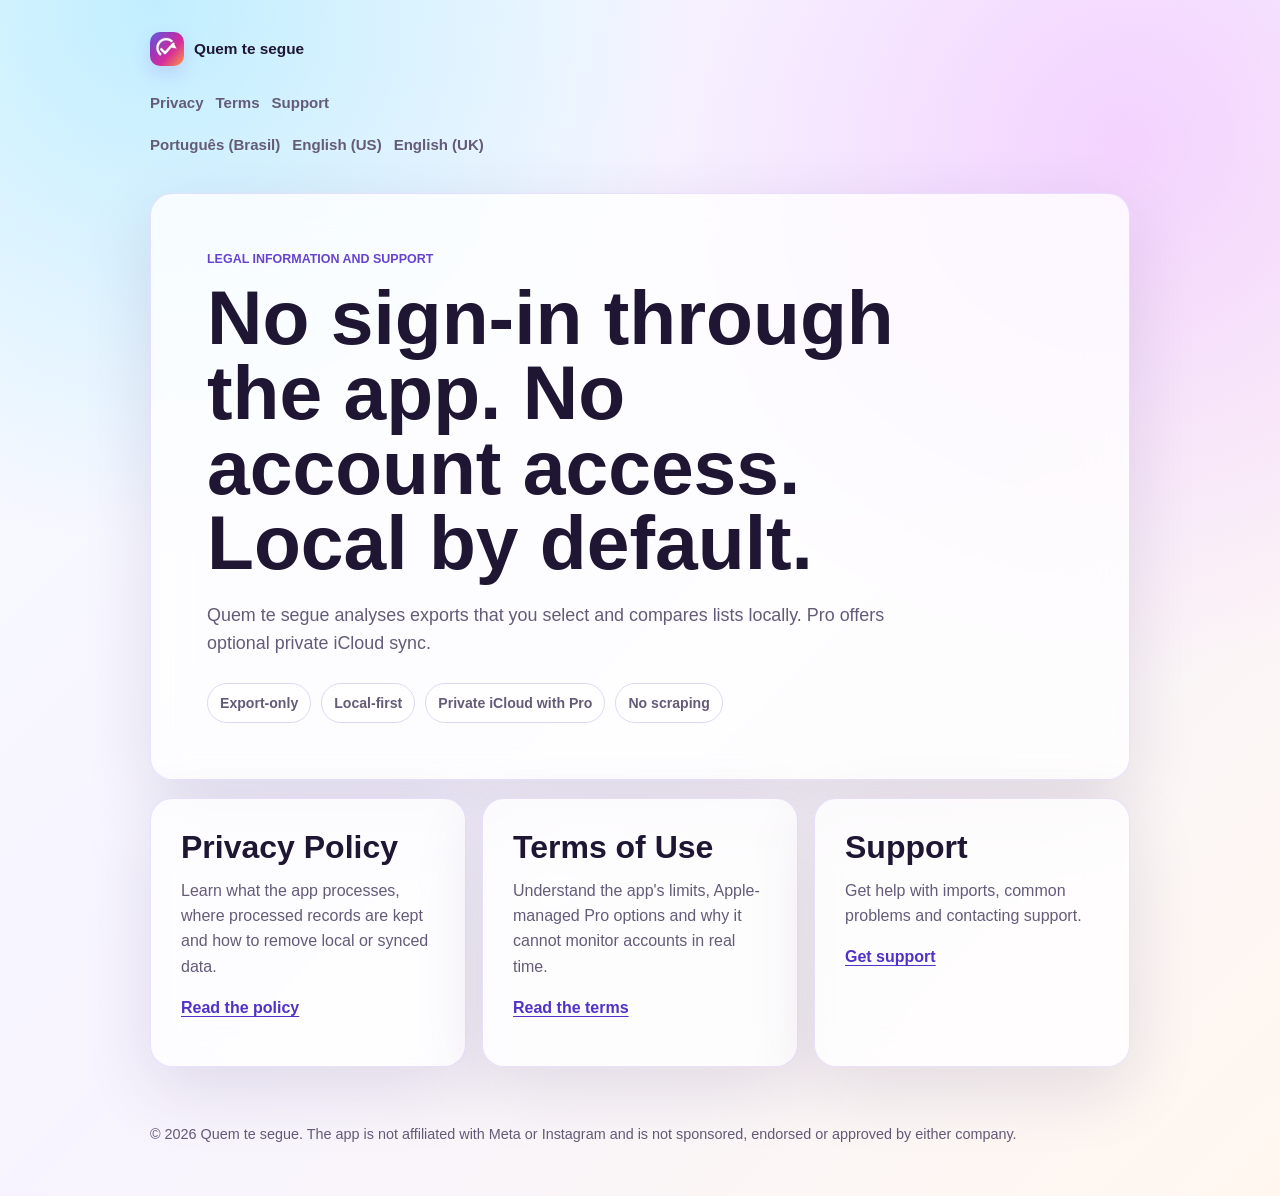
==== en-gb/index.html @ a1852755 "feat: publish English legal pages" ====
<!doctype html>
<html lang="en-GB">
<head>
  <meta charset="utf-8">
  <meta name="viewport" content="width=device-width, initial-scale=1">
  <title>Quem te segue | Legal information and support</title>
  <meta name="description" content="Privacy, terms and support information for Quem te segue.">
  <link rel="canonical" href="https://nogueirathiago.github.io/quem-te-segue-legal/en-gb/">
  <link rel="alternate" hreflang="pt-BR" href="https://nogueirathiago.github.io/quem-te-segue-legal/">
  <link rel="alternate" hreflang="en-US" href="https://nogueirathiago.github.io/quem-te-segue-legal/en-us/">
  <link rel="alternate" hreflang="en-GB" href="https://nogueirathiago.github.io/quem-te-segue-legal/en-gb/">
  <link rel="alternate" hreflang="x-default" href="https://nogueirathiago.github.io/quem-te-segue-legal/">
  <link rel="stylesheet" href="../styles.css">
</head>
<body>
  <a class="skip-link" href="#content">Skip to content</a>
  <header class="site-header">
    <a class="brand" href="index.html" aria-label="Quem te segue">
      <img class="brand-mark" src="../brand-logo.png" alt="" width="34" height="34">
      <span>Quem te segue</span>
    </a>
    <nav aria-label="Legal navigation"><a href="privacy.html">Privacy</a><a href="terms.html">Terms</a><a href="support.html">Support</a></nav>
    <nav class="language-switcher" aria-label="Language">
      <a href="../index.html" lang="pt-BR" hreflang="pt-BR">Português (Brasil)</a>
      <a href="../en-us/index.html" lang="en-US" hreflang="en-US">English (US)</a>
      <a href="index.html" lang="en-GB" hreflang="en-GB" aria-current="page">English (UK)</a>
    </nav>
  </header>

  <main id="content">
    <section class="hero">
      <p class="eyebrow">Legal information and support</p>
      <h1>No sign-in through the app. No account access. Local by default.</h1>
      <p class="lead">Quem te segue analyses exports that you select and compares lists locally. Pro offers optional private iCloud sync.</p>
      <div class="pill-row" aria-label="Privacy summary"><span class="pill">Export-only</span><span class="pill">Local-first</span><span class="pill">Private iCloud with Pro</span><span class="pill">No scraping</span></div>
    </section>
    <section class="grid section" aria-label="Main links">
      <article class="card"><h2>Privacy Policy</h2><p>Learn what the app processes, where processed records are kept and how to remove local or synced data.</p><p><a href="privacy.html">Read the policy</a></p></article>
      <article class="card"><h2>Terms of Use</h2><p>Understand the app's limits, Apple-managed Pro options and why it cannot monitor accounts in real time.</p><p><a href="terms.html">Read the terms</a></p></article>
      <article class="card"><h2>Support</h2><p>Get help with imports, common problems and contacting support.</p><p><a href="support.html">Get support</a></p></article>
    </section>
  </main>
  <footer class="site-footer"><p>© 2026 Quem te segue. The app is not affiliated with Meta or Instagram and is not sponsored, endorsed or approved by either company.</p></footer>
</body>
</html>
---- styles.css ----
:root {
  color-scheme: light;
  --paper: #f7f4ff;
  --surface: #ffffff;
  --ink: #1e1633;
  --muted: #645b78;
  --line: #ded7f2;
  --cyan: #12c8ff;
  --violet: #7c4dff;
  --magenta: #e13cff;
  --orange: #ff9a3c;
}

* {
  box-sizing: border-box;
}

body {
  margin: 0;
  font-family: -apple-system, BlinkMacSystemFont, "SF Pro Text", "Segoe UI", sans-serif;
  background:
    radial-gradient(circle at 12% 0%, rgba(18, 200, 255, 0.24), transparent 34rem),
    radial-gradient(circle at 88% 12%, rgba(225, 60, 255, 0.18), transparent 34rem),
    linear-gradient(135deg, #f8fbff 0%, var(--paper) 48%, #fff7ef 100%);
  color: var(--ink);
  line-height: 1.58;
  overflow-x: hidden;
  -webkit-tap-highlight-color: rgba(124, 77, 255, 0.18);
}

a {
  color: #5131c8;
  font-weight: 700;
  text-decoration-thickness: 0.08em;
  text-underline-offset: 0.16em;
  touch-action: manipulation;
}

a:hover {
  color: #2f1c90;
}

a:focus-visible {
  outline: 3px solid rgba(18, 200, 255, 0.95);
  outline-offset: 4px;
  border-radius: 8px;
}

.skip-link {
  position: absolute;
  top: 12px;
  left: 12px;
  z-index: 10;
  transform: translateY(-160%);
  border-radius: 12px;
  padding: 10px 14px;
  background: var(--ink);
  color: #fff;
}

.skip-link:focus-visible {
  transform: translateY(0);
}

.site-header,
.site-footer {
  width: min(980px, calc(100% - 32px));
  margin: 0 auto;
}

.site-header {
  padding: 32px 0 18px;
}

.brand {
  display: inline-flex;
  align-items: center;
  gap: 10px;
  color: var(--ink);
  font-size: 0.96rem;
  font-weight: 800;
  text-decoration: none;
}

.brand-mark {
  width: 34px;
  height: 34px;
  border-radius: 10px;
  display: block;
  box-shadow: 0 8px 18px rgba(124, 77, 255, 0.18);
}

nav {
  display: flex;
  flex-wrap: wrap;
  gap: 12px;
  margin-top: 18px;
}

nav a {
  color: var(--muted);
  font-size: 0.94rem;
  font-weight: 700;
  text-decoration: none;
}

main {
  width: min(980px, calc(100% - 32px));
  margin: 0 auto;
  padding: 18px 0 56px;
}

.hero,
.card,
.document {
  border: 1px solid rgba(124, 77, 255, 0.16);
  border-radius: 22px;
  background: rgba(255, 255, 255, 0.78);
  box-shadow: 0 22px 70px rgba(42, 26, 86, 0.12);
  backdrop-filter: blur(18px);
}

.hero {
  padding: clamp(28px, 5vw, 56px);
}

.eyebrow {
  margin: 0 0 10px;
  color: #6843d1;
  font-size: 0.78rem;
  font-weight: 900;
  letter-spacing: 0;
  text-transform: uppercase;
}

h1 {
  max-width: 760px;
  margin: 0;
  font-size: clamp(2.25rem, 7vw, 4.8rem);
  line-height: 0.98;
  letter-spacing: 0;
  overflow-wrap: anywhere;
  text-wrap: balance;
}

h2 {
  margin: 0 0 12px;
  font-size: clamp(1.35rem, 2.5vw, 2rem);
  line-height: 1.14;
  letter-spacing: 0;
  text-wrap: balance;
}

h3 {
  margin: 28px 0 8px;
  font-size: 1.08rem;
  letter-spacing: 0;
}

p {
  margin: 0 0 16px;
  overflow-wrap: break-word;
}

ul {
  margin: 0 0 18px;
  padding-left: 1.35rem;
}

li + li {
  margin-top: 8px;
}

.lead {
  max-width: 720px;
  margin-top: 20px;
  color: var(--muted);
  font-size: 1.12rem;
}

.pill-row {
  display: flex;
  flex-wrap: wrap;
  gap: 10px;
  margin-top: 26px;
}

.pill {
  border: 1px solid var(--line);
  border-radius: 999px;
  padding: 8px 12px;
  background: rgba(255, 255, 255, 0.76);
  color: var(--muted);
  font-size: 0.88rem;
  font-weight: 800;
}

.grid {
  display: grid;
  grid-template-columns: repeat(3, minmax(0, 1fr));
  gap: 16px;
  margin-top: 18px;
}

.card,
.document {
  padding: clamp(20px, 3vw, 30px);
}

.card p,
.document p,
.document li {
  color: var(--muted);
}

.section {
  margin-top: 18px;
}

.document {
  margin-top: 18px;
}

.meta {
  color: var(--muted);
  font-size: 0.94rem;
  font-weight: 700;
}

.callout {
  border-left: 4px solid var(--orange);
  padding: 14px 16px;
  border-radius: 12px;
  background: rgba(255, 154, 60, 0.11);
}

.site-footer {
  padding: 0 0 34px;
  color: var(--muted);
  font-size: 0.9rem;
}

@media (max-width: 760px) {
  .grid {
    grid-template-columns: 1fr;
  }

  .hero,
  .card,
  .document {
    border-radius: 18px;
  }
}
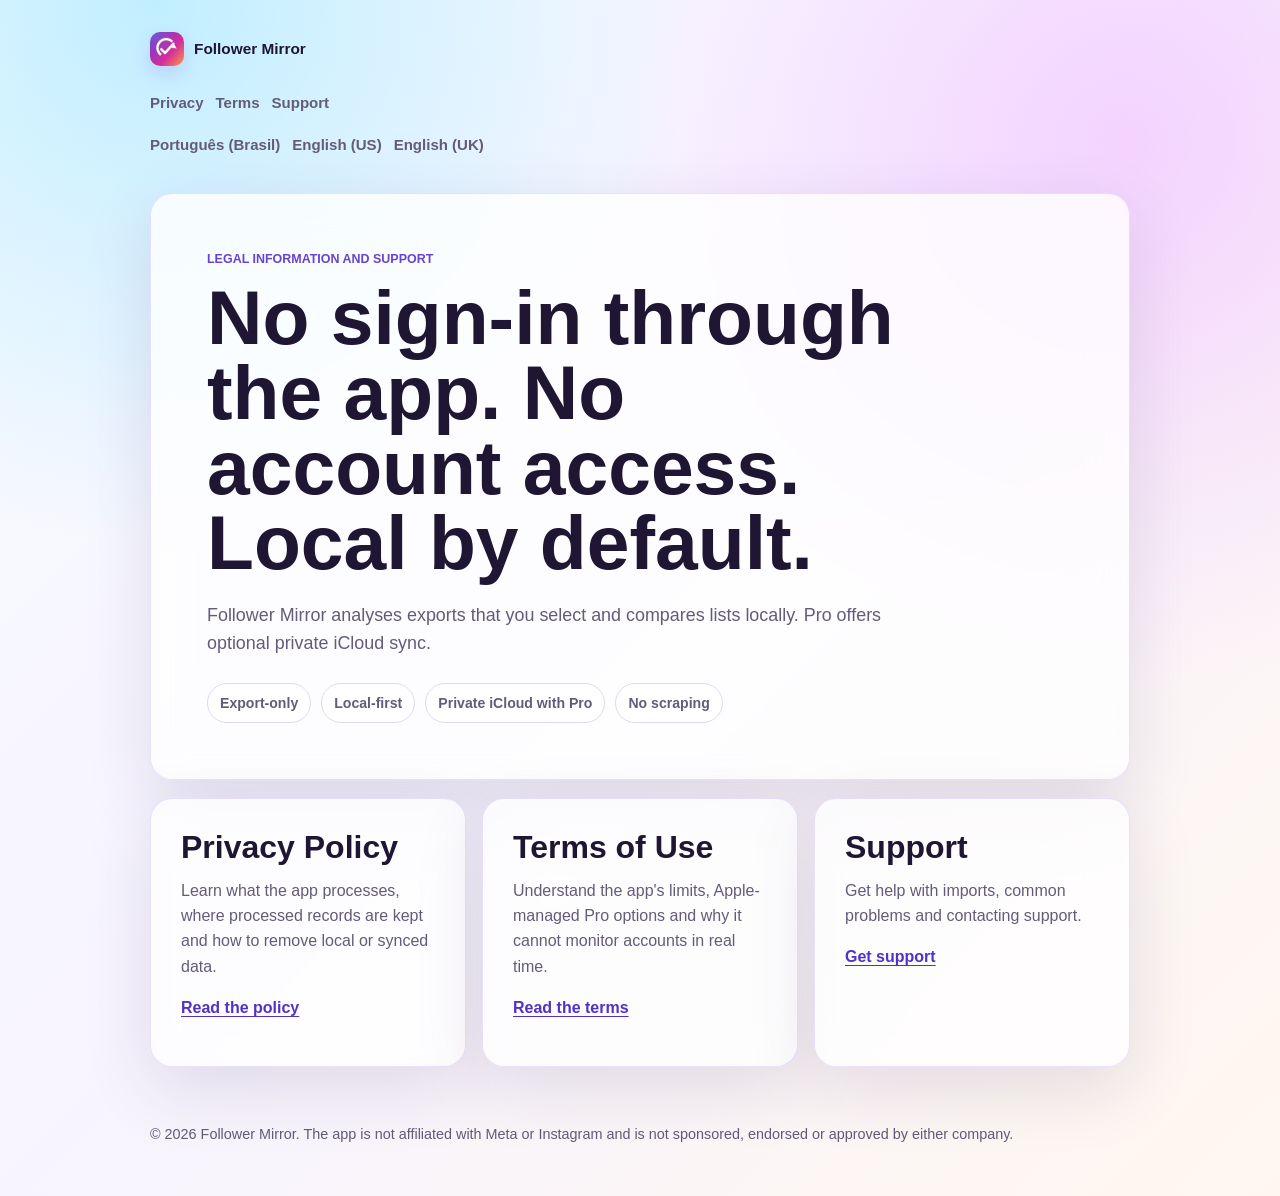
==== commit 4403dea2: "docs: localize Follower Mirror legal pages" ====
--- a/en-gb/index.html
+++ b/en-gb/index.html
@@ -3,8 +3,8 @@
 <head>
   <meta charset="utf-8">
   <meta name="viewport" content="width=device-width, initial-scale=1">
-  <title>Quem te segue | Legal information and support</title>
-  <meta name="description" content="Privacy, terms and support information for Quem te segue.">
+  <title>Follower Mirror | Legal information and support</title>
+  <meta name="description" content="Privacy, terms and support information for Follower Mirror.">
   <link rel="canonical" href="https://nogueirathiago.github.io/quem-te-segue-legal/en-gb/">
   <link rel="alternate" hreflang="pt-BR" href="https://nogueirathiago.github.io/quem-te-segue-legal/">
   <link rel="alternate" hreflang="en-US" href="https://nogueirathiago.github.io/quem-te-segue-legal/en-us/">
@@ -15,9 +15,9 @@
 <body>
   <a class="skip-link" href="#content">Skip to content</a>
   <header class="site-header">
-    <a class="brand" href="index.html" aria-label="Quem te segue">
+    <a class="brand" href="index.html" aria-label="Follower Mirror">
       <img class="brand-mark" src="../brand-logo.png" alt="" width="34" height="34">
-      <span>Quem te segue</span>
+      <span>Follower Mirror</span>
     </a>
     <nav aria-label="Legal navigation"><a href="privacy.html">Privacy</a><a href="terms.html">Terms</a><a href="support.html">Support</a></nav>
     <nav class="language-switcher" aria-label="Language">
@@ -31,7 +31,7 @@
     <section class="hero">
       <p class="eyebrow">Legal information and support</p>
       <h1>No sign-in through the app. No account access. Local by default.</h1>
-      <p class="lead">Quem te segue analyses exports that you select and compares lists locally. Pro offers optional private iCloud sync.</p>
+      <p class="lead">Follower Mirror analyses exports that you select and compares lists locally. Pro offers optional private iCloud sync.</p>
       <div class="pill-row" aria-label="Privacy summary"><span class="pill">Export-only</span><span class="pill">Local-first</span><span class="pill">Private iCloud with Pro</span><span class="pill">No scraping</span></div>
     </section>
     <section class="grid section" aria-label="Main links">
@@ -40,6 +40,6 @@
       <article class="card"><h2>Support</h2><p>Get help with imports, common problems and contacting support.</p><p><a href="support.html">Get support</a></p></article>
     </section>
   </main>
-  <footer class="site-footer"><p>© 2026 Quem te segue. The app is not affiliated with Meta or Instagram and is not sponsored, endorsed or approved by either company.</p></footer>
+  <footer class="site-footer"><p>© 2026 Follower Mirror. The app is not affiliated with Meta or Instagram and is not sponsored, endorsed or approved by either company.</p></footer>
 </body>
 </html>
